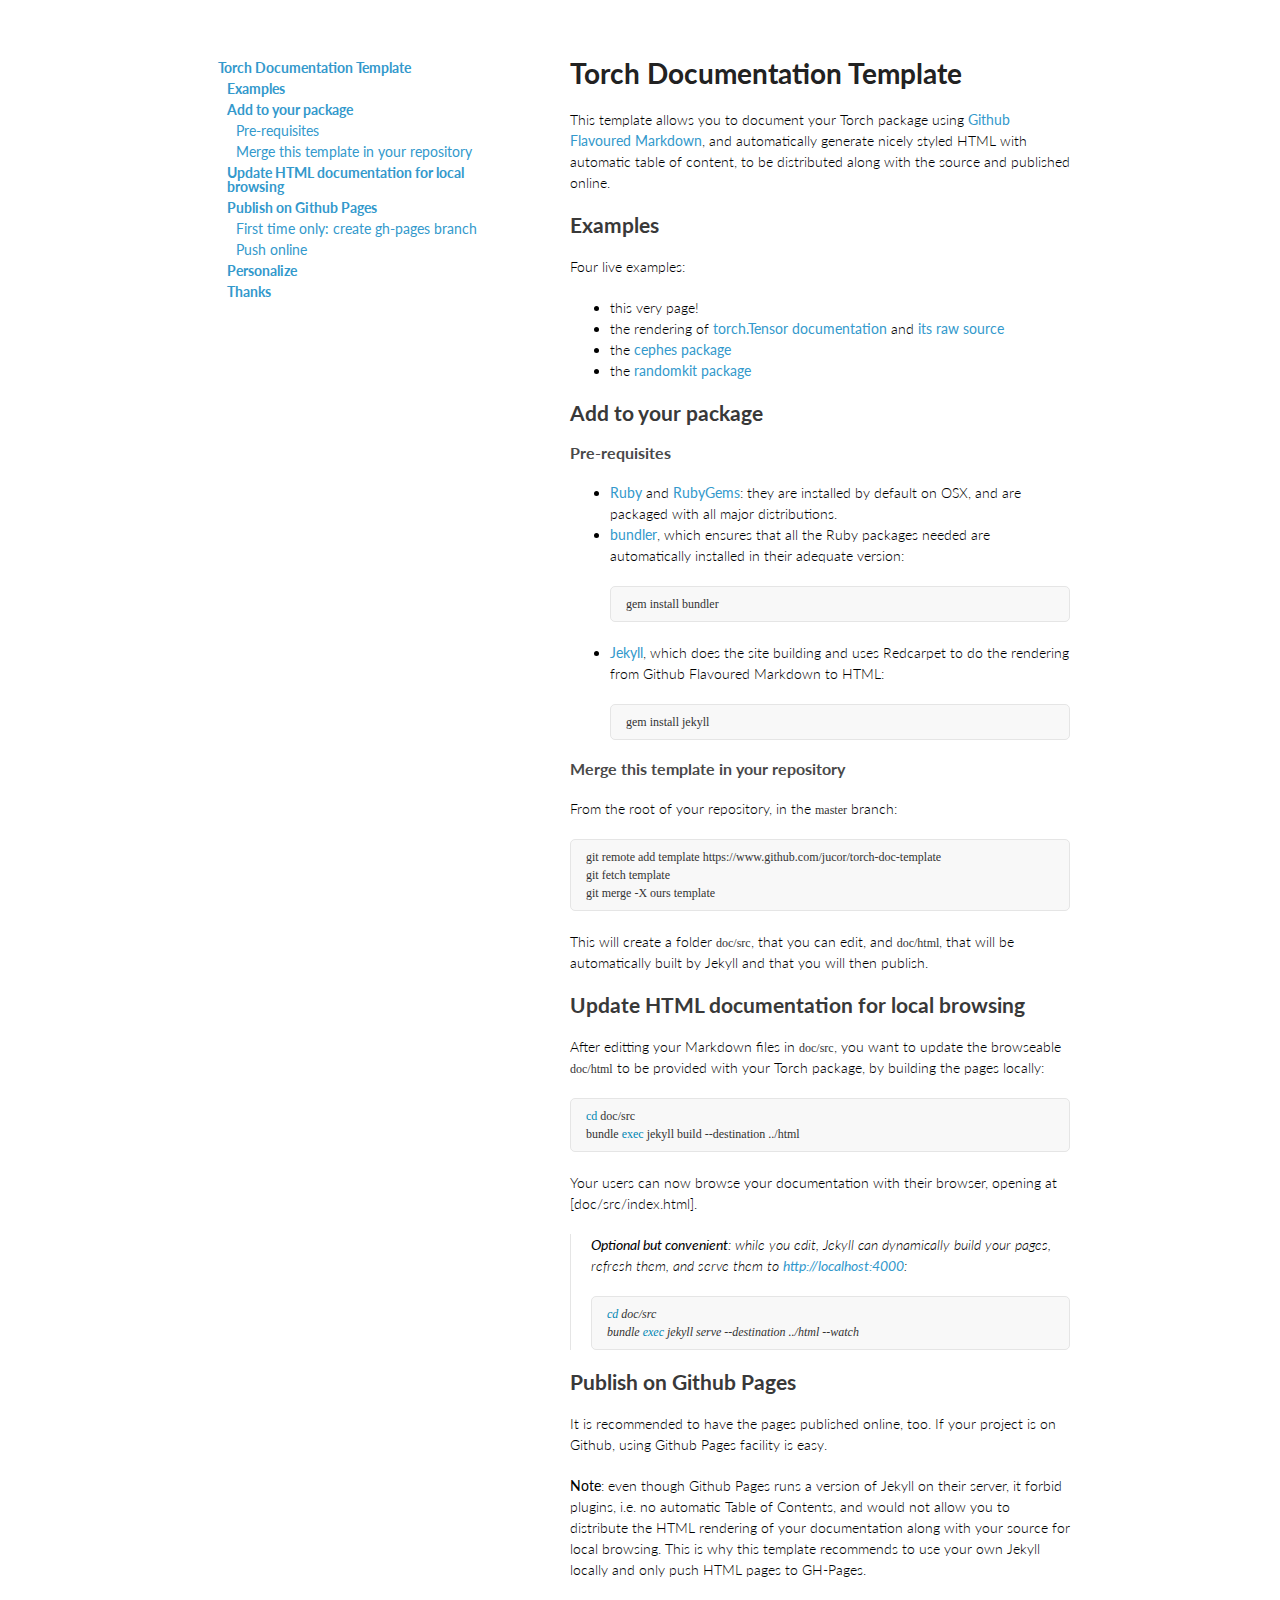
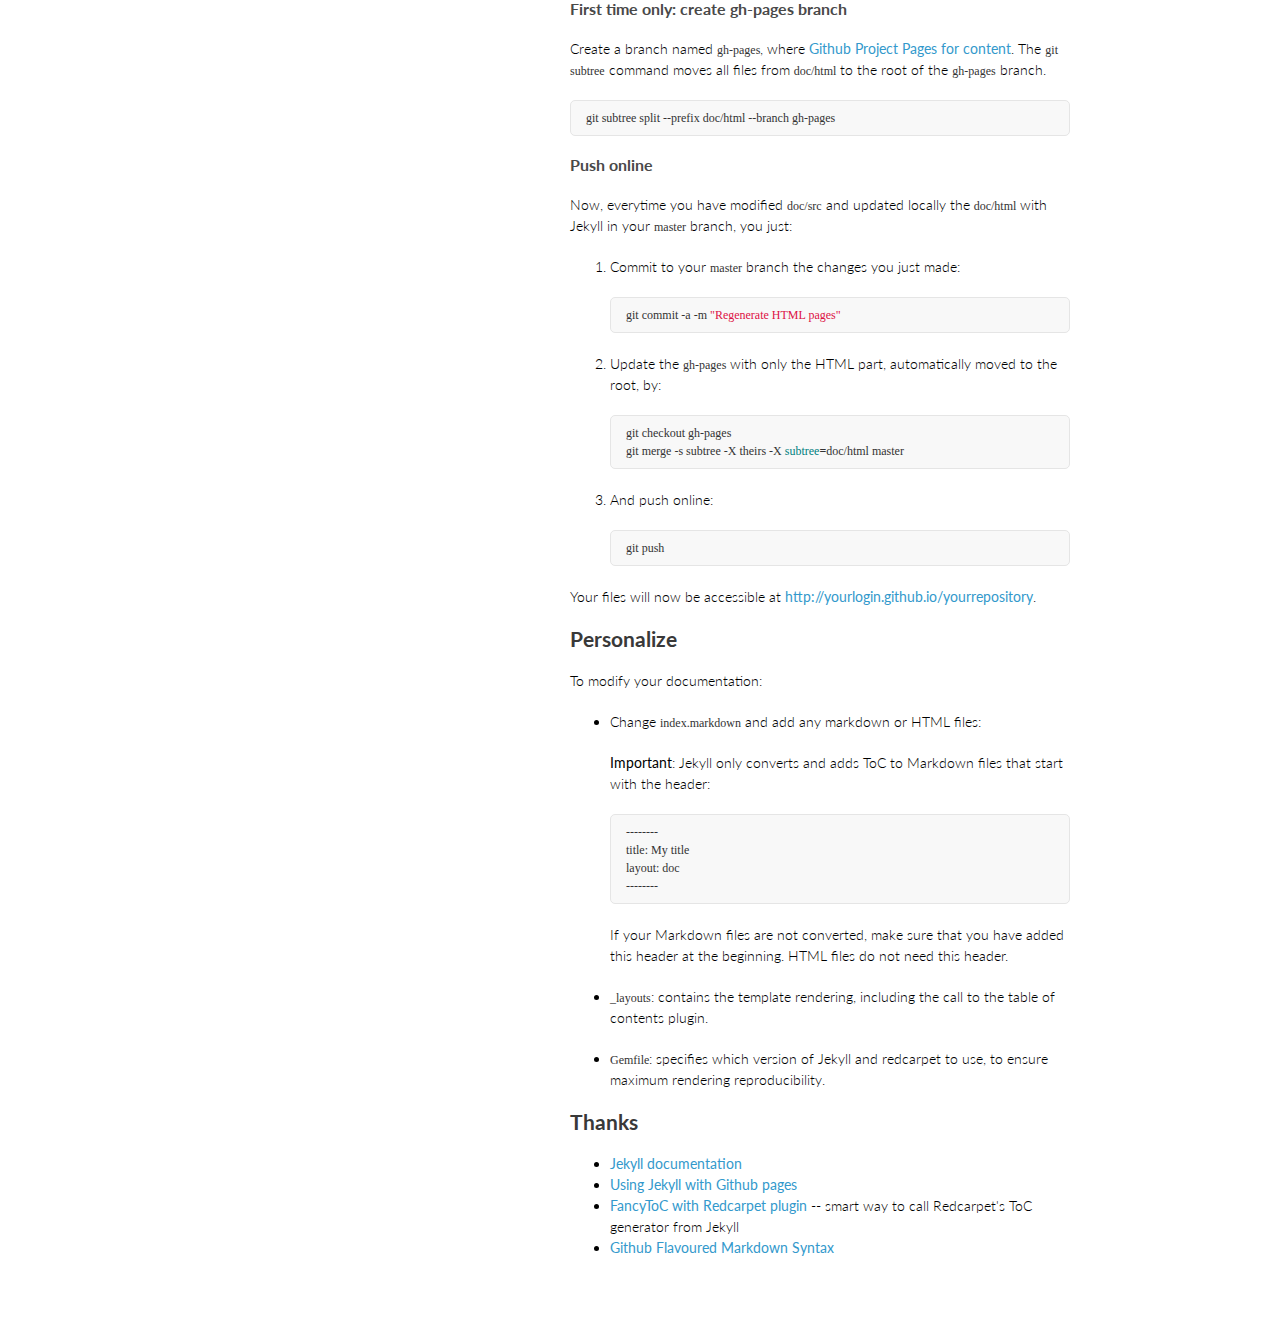
==== doc/html/index.html @ 6c93189c "Update HTML" ====
<html>
    <head>
    <meta charset="utf-8">
    <meta http-equiv="X-UA-Compatible" content="chrome=1">
    <title>Torch Documentation Template</title>

    <link rel="stylesheet" href="stylesheets/styles.css">
    <link rel="stylesheet" href="stylesheets/pygment_trac.css">
    <meta name="viewport" content="width=device-width, initial-scale=1, user-scalable=no">
    <!--[if lt IE 9]>
    <script src="//html5shiv.googlecode.com/svn/trunk/html5.js"></script>
    <![endif]-->

  </head>
  <body>

      <div class="wrapper">
          <header>
          <div id="navcontainer">
          <ul>
<li>
<a href="#toc_0">Torch Documentation Template</a>
<ul>
<li>
<a href="#toc_1">Examples</a>
</li>
<li>
<a href="#toc_2">Add to your package</a>
<ul>
<li>
<a href="#toc_3">Pre-requisites</a>
</li>
<li>
<a href="#toc_4">Merge this template in your repository</a>
</li>
</ul>
</li>
<li>
<a href="#toc_5">Update HTML documentation for local browsing</a>
</li>
<li>
<a href="#toc_6">Publish on Github Pages</a>
<ul>
<li>
<a href="#toc_7">First time only: create gh-pages branch</a>
</li>
<li>
<a href="#toc_8">Push online</a>
</li>
</ul>
</li>
<li>
<a href="#toc_9">Personalize</a>
</li>
<li>
<a href="#toc_12">Thanks</a>
</li>
</ul>
</li>
</ul>

          </div>
          </header>
          <section>
          <h1 id="toc_0">Torch Documentation Template</h1>

<p>This template allows you to document your Torch package using <a href="https://help.github.com/articles/github-flavored-markdown">Github Flavoured Markdown</a>, and automatically generate nicely styled HTML with automatic table of content, to be distributed along with the source and published online.</p>

<h2 id="toc_1">Examples</h2>

<p>Four live examples:</p>

<ul>
<li>this very page!</li>
<li>the rendering of <a href="Tensor.md">torch.Tensor documentation</a> and <a href="https://www.github.com/jucor/torch-template-doc/doc/src/Tensor.md">its raw source</a></li>
<li>the <a href="http://jucor.github.io/torch-cephes">cephes package</a></li>
<li>the <a href="http://jucor.github.io/torch-randomkit">randomkit package</a></li>
</ul>

<h2 id="toc_2">Add to your package</h2>

<h3 id="toc_3">Pre-requisites</h3>

<ul>
<li><a href="https://www.ruby-lang.org/en/downloads/">Ruby</a> and <a href="http://rubygems.org/pages/download/">RubyGems</a>: they are installed by default on OSX, and are packaged with all major distributions.</li>
<li><p><a href="http://bundler.io/#getting-started">bundler</a>, which ensures that all the Ruby packages needed are automatically installed in their adequate version:</p>
<div class="highlight"><pre><code class="bash language-bash" data-lang="bash">gem install bundler
</code></pre></div></li>
<li><p><a href="http://jekyllrb.com/docs/installation/">Jekyll</a>, which does the site building and uses Redcarpet to do the rendering from Github Flavoured Markdown to HTML:</p>
<div class="highlight"><pre><code class="text language-text" data-lang="text">gem install jekyll
</code></pre></div></li>
</ul>

<h3 id="toc_4">Merge this template in your repository</h3>

<p>From the root of your repository, in the <code>master</code> branch:</p>
<div class="highlight"><pre><code class="bash language-bash" data-lang="bash">git remote add template https://www.github.com/jucor/torch-doc-template
git fetch template
git merge -X ours template
</code></pre></div>
<p>This will create a folder <code>doc/src</code>, that you can edit, and <code>doc/html</code>, that will be automatically built by Jekyll and that you will then publish.</p>

<h2 id="toc_5">Update HTML documentation for local browsing</h2>

<p>After editting your Markdown files in <code>doc/src</code>, you want to update the browseable <code>doc/html</code> to be provided with your Torch package, by building the pages locally:</p>
<div class="highlight"><pre><code class="bash language-bash" data-lang="bash"><span class="nb">cd </span>doc/src
bundle <span class="nb">exec </span>jekyll build --destination ../html
</code></pre></div>
<p>Your users can now browse your documentation with their browser, opening at [doc/src/index.html].</p>

<blockquote>
<p><strong>Optional but convenient</strong>: while you edit, Jekyll can dynamically build your pages, refresh them, and serve them to <a href="http://localhost:4000">http://localhost:4000</a>:</p>
<div class="highlight"><pre><code class="bash language-bash" data-lang="bash"><span class="nb">cd </span>doc/src
bundle <span class="nb">exec </span>jekyll serve --destination ../html --watch
</code></pre></div></blockquote>

<h2 id="toc_6">Publish on Github Pages</h2>

<p>It is recommended to have the pages published online, too. If your project is on Github, using Github Pages facility is easy.</p>

<p><strong>Note</strong>: even though Github Pages runs a version of Jekyll on their server, it
forbid plugins, i.e. no automatic Table of Contents, and would not allow you to distribute the HTML rendering of your documentation along with your source for local browsing. This is why this template recommends to use your own Jekyll locally and only push HTML pages to GH-Pages.</p>

<h3 id="toc_7">First time only: create gh-pages branch</h3>

<p>Create a branch named <code>gh-pages</code>, where <a href="https://help.github.com/articles/user-organization-and-project-pages">Github Project Pages for content</a>. The <code>git subtree</code> command moves all files from <code>doc/html</code> to the root of the <code>gh-pages</code> branch.</p>
<div class="highlight"><pre><code class="bash language-bash" data-lang="bash">git subtree split --prefix doc/html --branch gh-pages
</code></pre></div>
<h3 id="toc_8">Push online</h3>

<p>Now, everytime you have modified <code>doc/src</code> and updated locally the <code>doc/html</code> with Jekyll in your <code>master</code> branch, you just:</p>

<ol>
<li><p>Commit to your <code>master</code> branch the changes you just made:</p>
<div class="highlight"><pre><code class="bash language-bash" data-lang="bash">git commit -a -m <span class="s2">&quot;Regenerate HTML pages&quot;</span>
</code></pre></div></li>
<li><p>Update the <code>gh-pages</code> with only the HTML part, automatically moved to the root, by:</p>
<div class="highlight"><pre><code class="bash language-bash" data-lang="bash">git checkout gh-pages
git merge -s subtree -X theirs -X <span class="nv">subtree</span><span class="o">=</span>doc/html master
</code></pre></div></li>
<li><p>And push online:</p>
<div class="highlight"><pre><code class="bash language-bash" data-lang="bash">git push
</code></pre></div></li>
</ol>

<p>Your files will now be accessible at <a href="http://jucor.github.io/torch-randomkit">http://yourlogin.github.io/yourrepository</a>.</p>

<h2 id="toc_9">Personalize</h2>

<p>To modify your documentation:</p>

<ul>
<li><p>Change <code>index.markdown</code> and add any markdown or HTML files:</p>

<p><strong>Important</strong>: Jekyll only converts and adds ToC to Markdown files that start with the header:</p>
<div class="highlight"><pre><code class="yaml language-yaml" data-lang="yaml"><span class="l-Scalar-Plain">--------</span>
<span class="l-Scalar-Plain">title</span><span class="p-Indicator">:</span> <span class="l-Scalar-Plain">My title</span>
<span class="l-Scalar-Plain">layout</span><span class="p-Indicator">:</span> <span class="l-Scalar-Plain">doc</span>
<span class="l-Scalar-Plain">--------</span>
</code></pre></div>
<p>If your Markdown files are not converted, make sure that you have added this header at the beginning. HTML files do not need this header.</p></li>
<li><p><code>_layouts</code>: contains the template rendering, including the call to the table of contents plugin.</p></li>
<li><p><code>Gemfile</code>: specifies which version of Jekyll and redcarpet to use, to ensure maximum rendering reproducibility.</p></li>
</ul>

<h2 id="toc_10">Thanks</h2>

<ul>
<li><a href="http://jekyllrb.com/docs/home/">Jekyll documentation</a></li>
<li><a href="https://help.github.com/articles/using-jekyll-with-pages">Using Jekyll with Github pages</a></li>
<li><a href="http://jekyll.alphavice.com/source/_plugins">FancyToC with Redcarpet plugin</a> -- smart way to call Redcarpet&#39;s ToC generator from Jekyll</li>
<li><a href="https://help.github.com/articles/github-flavored-markdown">Github Flavoured Markdown Syntax</a></li>
</ul>

          </section>
      </div>
      <script src="javascripts/scale.fix.js"></script>
  </body>
</html>
---- doc/html/stylesheets/styles.css ----
@import url(https://fonts.googleapis.com/css?family=Lato:300italic,700italic,300,700);

body {
  padding:50px;
  font:14px/1.5 Lato, "Helvetica Neue", Helvetica, Arial, sans-serif;
  color:#000;
  font-weight:300;
}

h1, h2, h3, h4, h5, h6 {
  color:#222;
  margin:0 0 20px;
}

p, ul, ol, table, pre, dl {
  margin:0 0 20px;
}

h1, h2, h3 {
  line-height:1.1;
}

h1 {
  font-size:28px;
}

h2 {
  color:#393939;
}

h3, h4, h5, h6 {
  color:#494949;
}

a {
  color:#39c;
  font-weight:400;
  text-decoration:none;
}

a small {
  font-size:11px;
  color:#777;
  margin-top:-0.6em;
  display:block;
}

.wrapper {
  width:860px;
  margin:0 auto;
}

blockquote {
  border-left:1px solid #e5e5e5;
  margin:0;
  padding:0 0 0 20px;
  font-style:italic;
}

code, pre {
  font-family:Monaco, Bitstream Vera Sans Mono, Lucida Console, Terminal;
  color:#333;
  font-size:12px;
}

pre {
  padding:8px 15px;
  background: #f8f8f8;  
  border-radius:5px;
  border:1px solid #e5e5e5;
  overflow-x: auto;
}

table {
  width:100%;
  border-collapse:collapse;
}

th, td {
  text-align:left;
  padding:5px 10px;
  border-bottom:1px solid #e5e5e5;
}

dt {
  color:#444;
  font-weight:700;
}

th {
  color:#444;
}

img {
  max-width:100%;
}

header {
  width:270px;
  float:left;
  /* position:fixed; */
}

header ul {
    list-style:none;
    padding:10;
}

#navcontainer ul
{
    margin: 0;
    padding: 0;
    list-style-type: none;
    line-height: 1em;
}

#navcontainer a
{
display: block;
width: 20em;
padding: 3px 12px 3px 8px;
text-decoration: none;
border-bottom: 1px solid #fff;
font-weight: bold;
}

#navcontainer a:hover
{
background-color: #369;
color: #FFF;
}

#navcontainer li li a
{
display: block;
padding: 3px 3px 3px 17px;
}


#navcontainer li li li a
{
display: block;
width: 20em;
padding: 3px 3px 3px 26px;
text-decoration: none;
border-bottom: 1px solid #fff;
font-weight: normal;
}

#navcontainer li li li li a
{
display: block;
width: 20em;
padding: 0px 0px 0px 35px;
text-decoration: none;
border-bottom: 1px solid #fff;
font-weight: normal;
}
 
/* header ul {
  list-style:none;
  height:40px;
  
  padding:0;
  
  background: #eee;
  background: -moz-linear-gradient(top, #f8f8f8 0%, #dddddd 100%);
  background: -webkit-gradient(linear, left top, left bottom, color-stop(0%,#f8f8f8), color-stop(100%,#dddddd));
  background: -webkit-linear-gradient(top, #f8f8f8 0%,#dddddd 100%);
  background: -o-linear-gradient(top, #f8f8f8 0%,#dddddd 100%);
  background: -ms-linear-gradient(top, #f8f8f8 0%,#dddddd 100%);
  background: linear-gradient(top, #f8f8f8 0%,#dddddd 100%);
  
  border-radius:5px;
  border:1px solid #d2d2d2;
  box-shadow:inset #fff 0 1px 0, inset rgba(0,0,0,0.03) 0 -1px 0;
  width:270px; 
}

header li {
  width:89px;
  float:left;
  border-right:1px solid #d2d2d2;
  height:40px;
}

header ul a {
  line-height:1;
  font-size:11px;
  color:#999;
  display:block;
  text-align:center;
  padding-top:6px;
  height:40px;
}

strong {
  color:#222;
  font-weight:700;
}

header ul li + li {
  width:88px;
  border-left:1px solid #fff;
}

header ul li + li + li {
  border-right:none;
  width:89px;
}

header ul a strong {
  font-size:14px;
  display:block;
  color:#222;
}
*/

section {
  width:500px;
  float:right;
  padding-bottom:50px;
}

small {
  font-size:11px;
}

hr {
  border:0;
  background:#e5e5e5;
  height:1px;
  margin:0 0 20px;
}

footer {
  width:270px;
  float:left;
  position:fixed;
  bottom:50px;
}

@media print, screen and (max-width: 960px) {
  
  div.wrapper {
    width:auto;
    margin:0;
  }
  
  header, section, footer {
    float:none;
    position:static;
    width:auto;
  }
  
  header {
    padding-right:320px;
  }
  
  section {
    border:1px solid #e5e5e5;
    border-width:1px 0;
    padding:20px 0;
    margin:0 0 20px;
  }
  
  header a small {
    display:inline;
  }
  
  header ul {
    position:absolute;
    right:50px;
    top:52px;
  }
}

@media print, screen and (max-width: 720px) {
  body {
    word-wrap:break-word;
  }
  
  header {
    padding:0;
  }
  
  header ul, header p.view {
    position:static;
  }
  
  pre, code {
    word-wrap:normal;
  }
}

@media print, screen and (max-width: 480px) {
  body {
    padding:15px;
  }
  
  header ul {
    display:none;
  }
}

@media print {
  body {
    padding:0.4in;
    font-size:12pt;
    color:#444;
  }
}
---- doc/html/stylesheets/pygment_trac.css ----
.highlight  { background: #ffffff; }
.highlight .c { color: #999988; font-style: italic } /* Comment */
.highlight .err { color: #a61717; background-color: #e3d2d2 } /* Error */
.highlight .k { font-weight: bold } /* Keyword */
.highlight .o { font-weight: bold } /* Operator */
.highlight .cm { color: #999988; font-style: italic } /* Comment.Multiline */
.highlight .cp { color: #999999; font-weight: bold } /* Comment.Preproc */
.highlight .c1 { color: #999988; font-style: italic } /* Comment.Single */
.highlight .cs { color: #999999; font-weight: bold; font-style: italic } /* Comment.Special */
.highlight .gd { color: #000000; background-color: #ffdddd } /* Generic.Deleted */
.highlight .gd .x { color: #000000; background-color: #ffaaaa } /* Generic.Deleted.Specific */
.highlight .ge { font-style: italic } /* Generic.Emph */
.highlight .gr { color: #aa0000 } /* Generic.Error */
.highlight .gh { color: #999999 } /* Generic.Heading */
.highlight .gi { color: #000000; background-color: #ddffdd } /* Generic.Inserted */
.highlight .gi .x { color: #000000; background-color: #aaffaa } /* Generic.Inserted.Specific */
.highlight .go { color: #888888 } /* Generic.Output */
.highlight .gp { color: #555555 } /* Generic.Prompt */
.highlight .gs { font-weight: bold } /* Generic.Strong */
.highlight .gu { color: #800080; font-weight: bold; } /* Generic.Subheading */
.highlight .gt { color: #aa0000 } /* Generic.Traceback */
.highlight .kc { font-weight: bold } /* Keyword.Constant */
.highlight .kd { font-weight: bold } /* Keyword.Declaration */
.highlight .kn { font-weight: bold } /* Keyword.Namespace */
.highlight .kp { font-weight: bold } /* Keyword.Pseudo */
.highlight .kr { font-weight: bold } /* Keyword.Reserved */
.highlight .kt { color: #445588; font-weight: bold } /* Keyword.Type */
.highlight .m { color: #009999 } /* Literal.Number */
.highlight .s { color: #d14 } /* Literal.String */
.highlight .na { color: #008080 } /* Name.Attribute */
.highlight .nb { color: #0086B3 } /* Name.Builtin */
.highlight .nc { color: #445588; font-weight: bold } /* Name.Class */
.highlight .no { color: #008080 } /* Name.Constant */
.highlight .ni { color: #800080 } /* Name.Entity */
.highlight .ne { color: #990000; font-weight: bold } /* Name.Exception */
.highlight .nf { color: #990000; font-weight: bold } /* Name.Function */
.highlight .nn { color: #555555 } /* Name.Namespace */
.highlight .nt { color: #000080 } /* Name.Tag */
.highlight .nv { color: #008080 } /* Name.Variable */
.highlight .ow { font-weight: bold } /* Operator.Word */
.highlight .w { color: #bbbbbb } /* Text.Whitespace */
.highlight .mf { color: #009999 } /* Literal.Number.Float */
.highlight .mh { color: #009999 } /* Literal.Number.Hex */
.highlight .mi { color: #009999 } /* Literal.Number.Integer */
.highlight .mo { color: #009999 } /* Literal.Number.Oct */
.highlight .sb { color: #d14 } /* Literal.String.Backtick */
.highlight .sc { color: #d14 } /* Literal.String.Char */
.highlight .sd { color: #d14 } /* Literal.String.Doc */
.highlight .s2 { color: #d14 } /* Literal.String.Double */
.highlight .se { color: #d14 } /* Literal.String.Escape */
.highlight .sh { color: #d14 } /* Literal.String.Heredoc */
.highlight .si { color: #d14 } /* Literal.String.Interpol */
.highlight .sx { color: #d14 } /* Literal.String.Other */
.highlight .sr { color: #009926 } /* Literal.String.Regex */
.highlight .s1 { color: #d14 } /* Literal.String.Single */
.highlight .ss { color: #990073 } /* Literal.String.Symbol */
.highlight .bp { color: #999999 } /* Name.Builtin.Pseudo */
.highlight .vc { color: #008080 } /* Name.Variable.Class */
.highlight .vg { color: #008080 } /* Name.Variable.Global */
.highlight .vi { color: #008080 } /* Name.Variable.Instance */
.highlight .il { color: #009999 } /* Literal.Number.Integer.Long */

.type-csharp .highlight .k { color: #0000FF }
.type-csharp .highlight .kt { color: #0000FF }
.type-csharp .highlight .nf { color: #000000; font-weight: normal }
.type-csharp .highlight .nc { color: #2B91AF }
.type-csharp .highlight .nn { color: #000000 }
.type-csharp .highlight .s { color: #A31515 }
.type-csharp .highlight .sc { color: #A31515 }
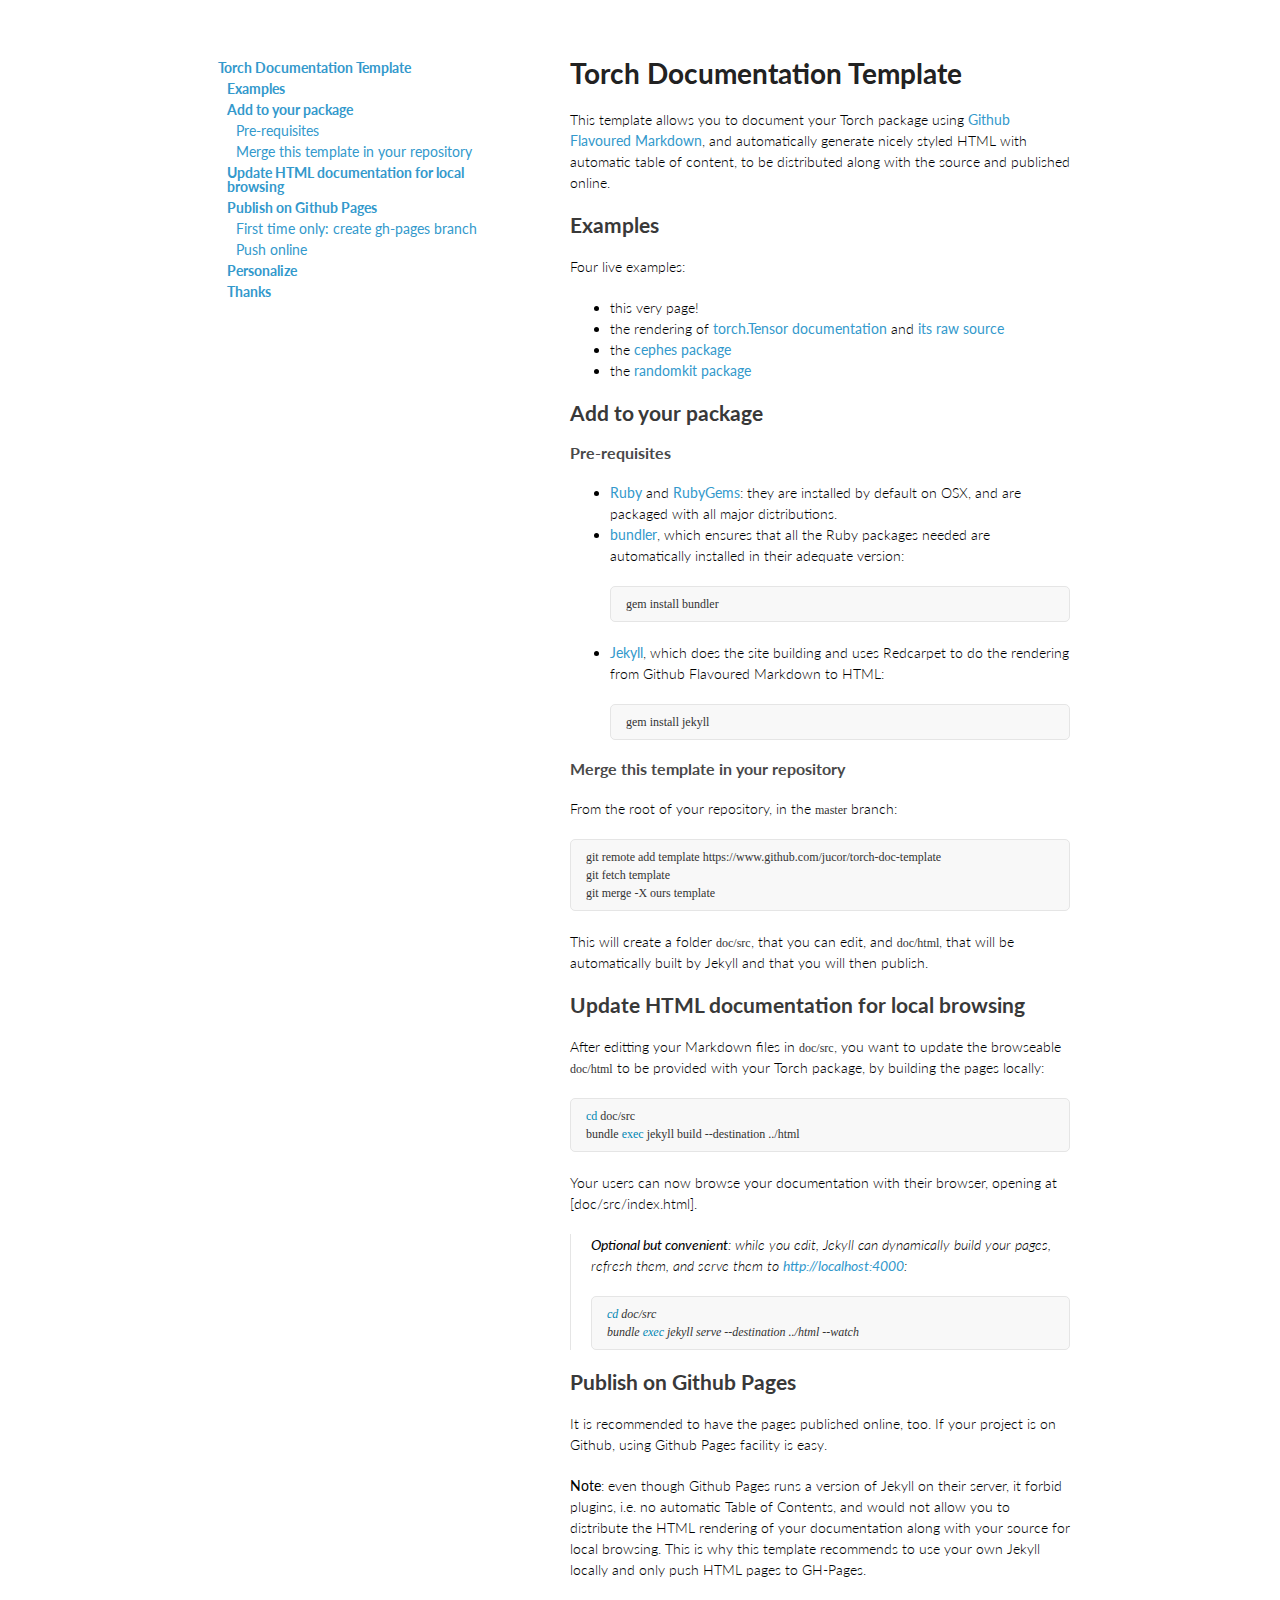
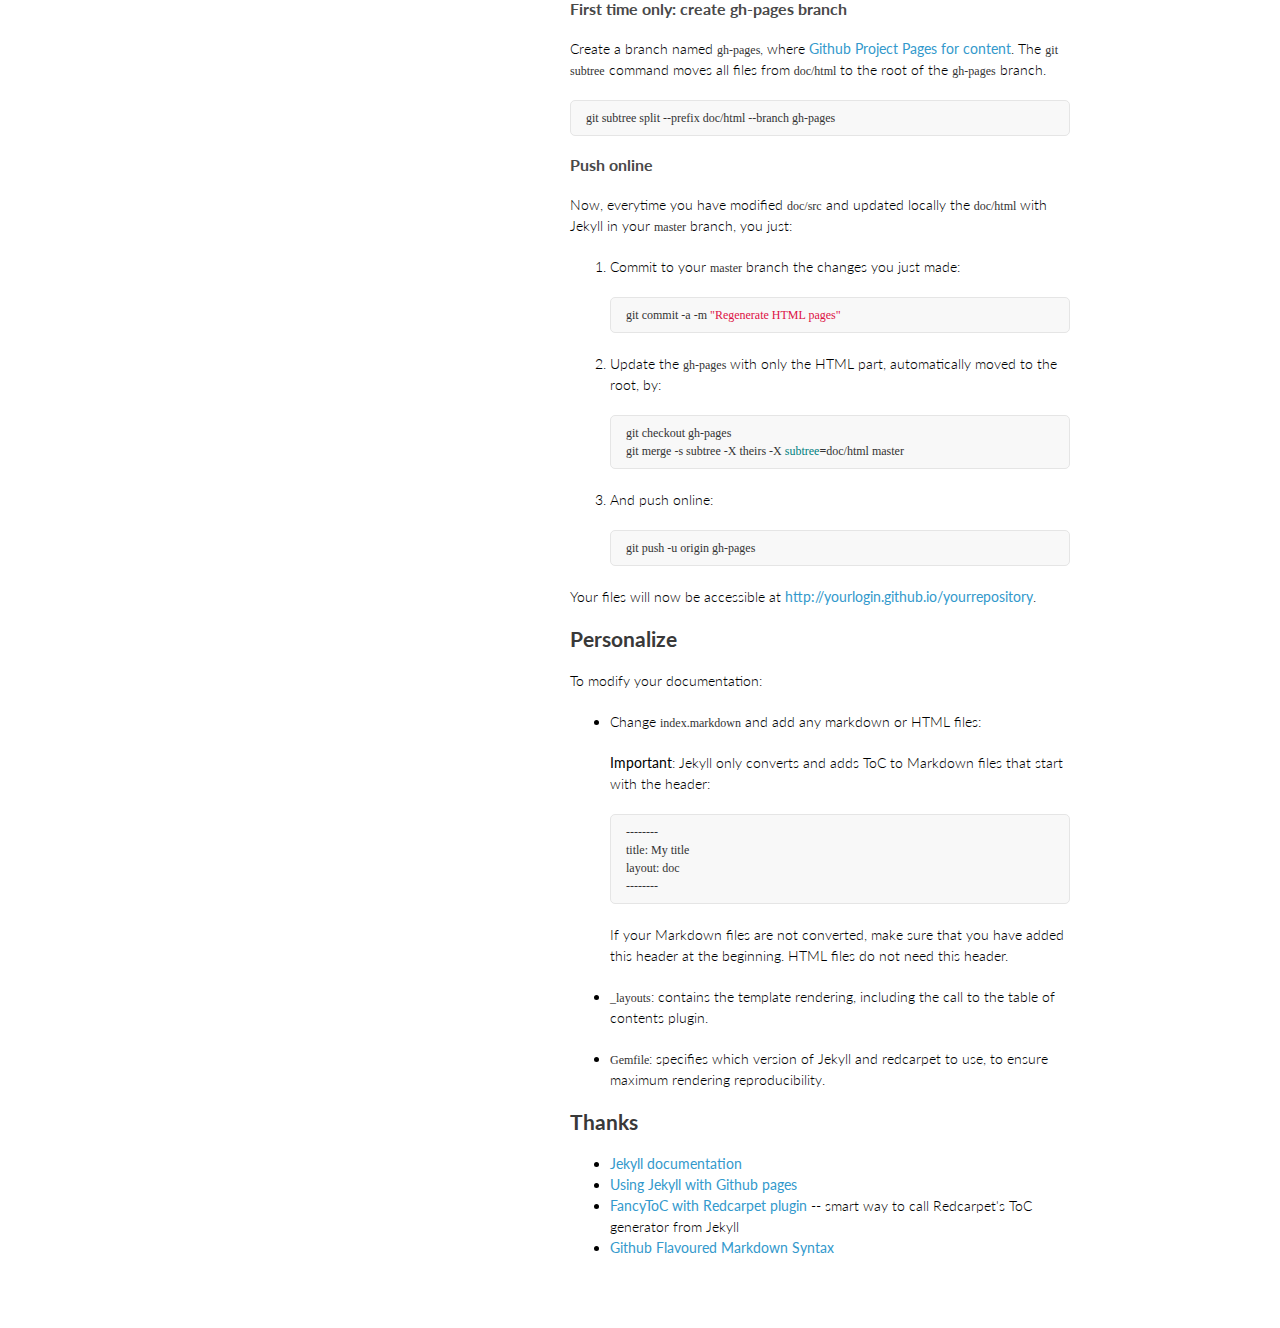
==== commit d383d2f9: "Fix push instruction" ====
--- a/doc/html/index.html
+++ b/doc/html/index.html
@@ -139,7 +139,7 @@
 git merge -s subtree -X theirs -X <span class="nv">subtree</span><span class="o">=</span>doc/html master
 </code></pre></div></li>
 <li><p>And push online:</p>
-<div class="highlight"><pre><code class="bash language-bash" data-lang="bash">git push
+<div class="highlight"><pre><code class="bash language-bash" data-lang="bash">git push -u origin gh-pages
 </code></pre></div></li>
 </ol>
 
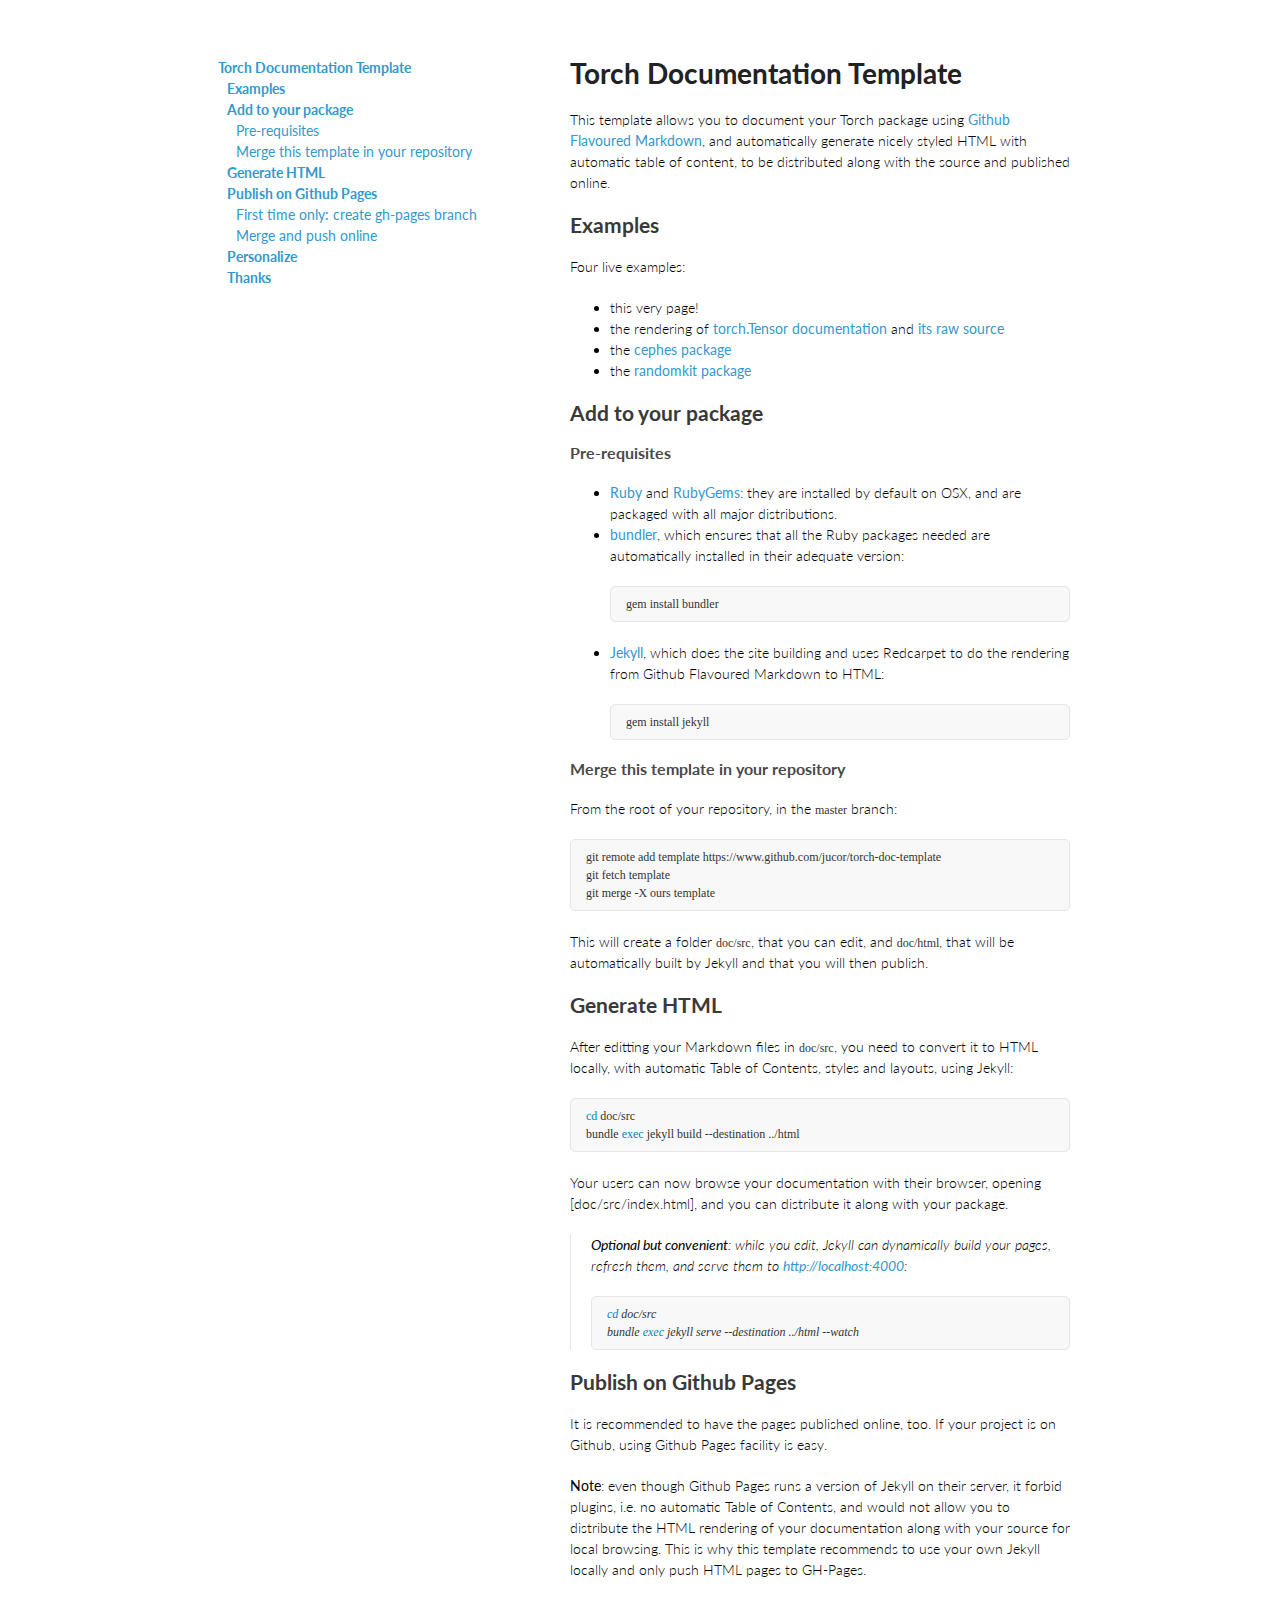
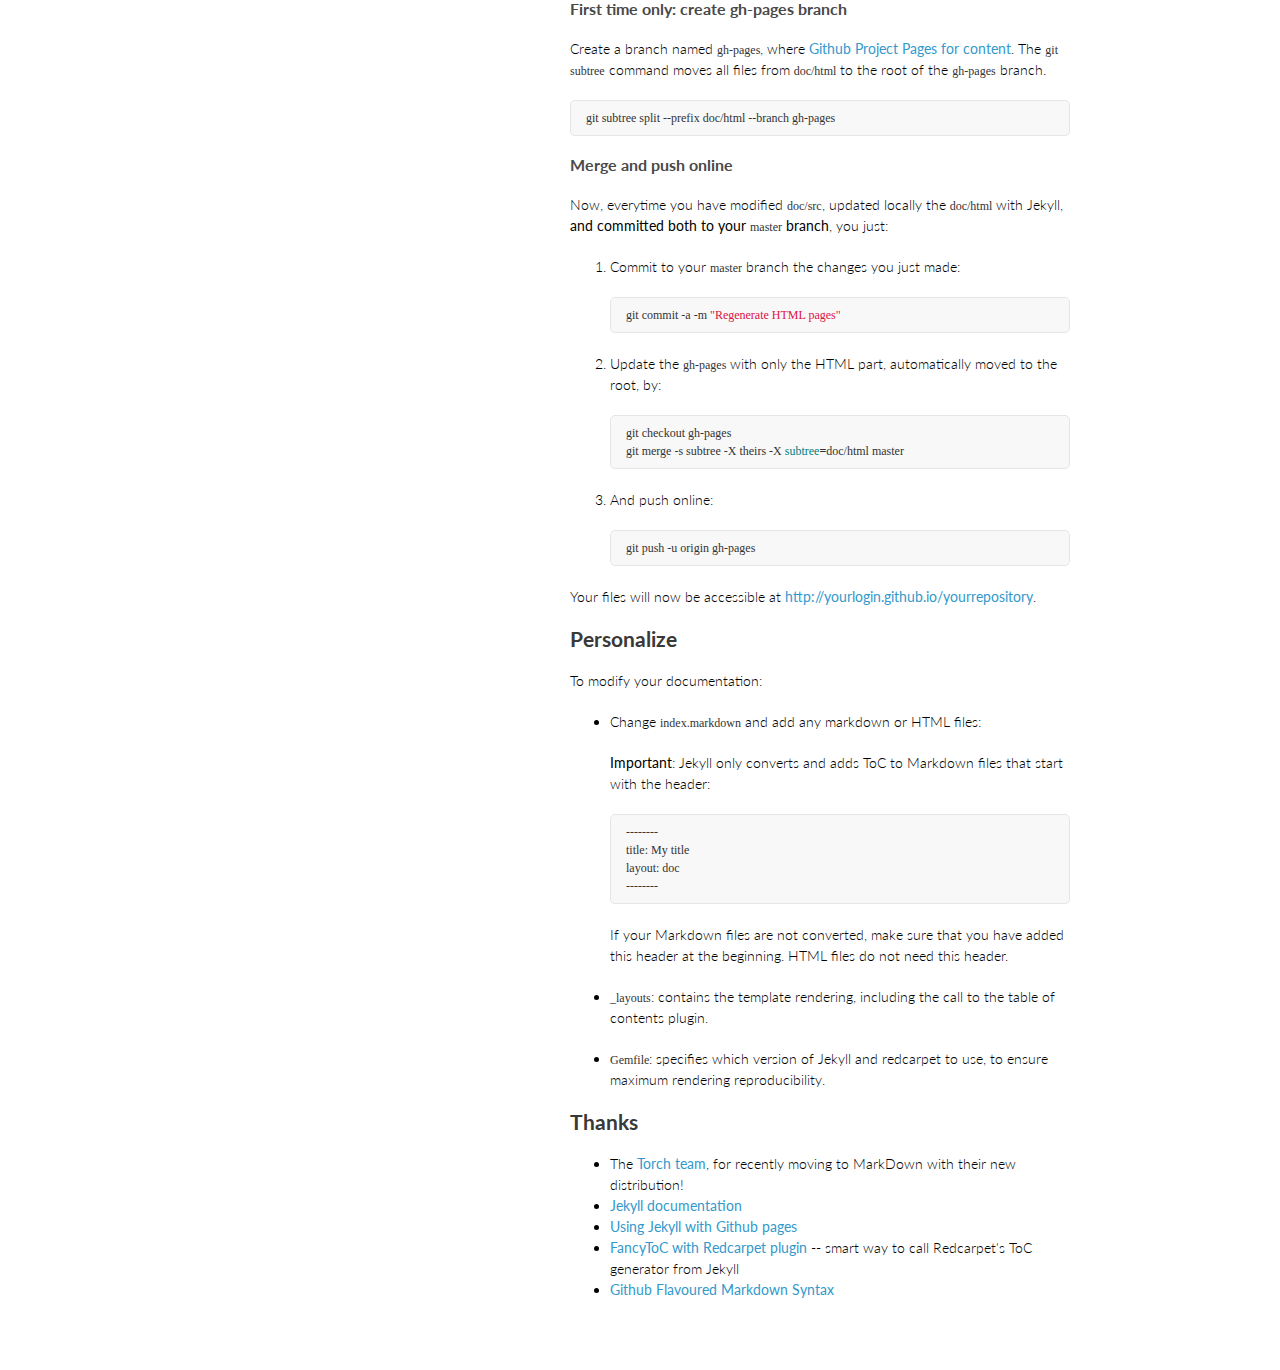
==== commit 2b044076: "Make it more concise and remind of committing" ====
--- a/doc/html/index.html
+++ b/doc/html/index.html
@@ -36,7 +36,7 @@
 </ul>
 </li>
 <li>
-<a href="#toc_5">Update HTML documentation for local browsing</a>
+<a href="#toc_5">Generate HTML</a>
 </li>
 <li>
 <a href="#toc_6">Publish on Github Pages</a>
@@ -45,7 +45,7 @@
 <a href="#toc_7">First time only: create gh-pages branch</a>
 </li>
 <li>
-<a href="#toc_8">Push online</a>
+<a href="#toc_8">Merge and push online</a>
 </li>
 </ul>
 </li>
@@ -72,7 +72,7 @@
 
 <ul>
 <li>this very page!</li>
-<li>the rendering of <a href="Tensor.md">torch.Tensor documentation</a> and <a href="https://www.github.com/jucor/torch-template-doc/doc/src/Tensor.md">its raw source</a></li>
+<li>the rendering of <a href="tensor.md">torch.Tensor documentation</a> and <a href="https://www.github.com/jucor/torch-template-doc/doc/src/tensor.md">its raw source</a></li>
 <li>the <a href="http://jucor.github.io/torch-cephes">cephes package</a></li>
 <li>the <a href="http://jucor.github.io/torch-randomkit">randomkit package</a></li>
 </ul>
@@ -100,13 +100,13 @@
 </code></pre></div>
 <p>This will create a folder <code>doc/src</code>, that you can edit, and <code>doc/html</code>, that will be automatically built by Jekyll and that you will then publish.</p>
 
-<h2 id="toc_5">Update HTML documentation for local browsing</h2>
+<h2 id="toc_5">Generate HTML</h2>
 
-<p>After editting your Markdown files in <code>doc/src</code>, you want to update the browseable <code>doc/html</code> to be provided with your Torch package, by building the pages locally:</p>
+<p>After editting your Markdown files in <code>doc/src</code>, you need to convert it to HTML locally, with automatic Table of Contents, styles and layouts, using Jekyll: </p>
 <div class="highlight"><pre><code class="bash language-bash" data-lang="bash"><span class="nb">cd </span>doc/src
 bundle <span class="nb">exec </span>jekyll build --destination ../html
 </code></pre></div>
-<p>Your users can now browse your documentation with their browser, opening at [doc/src/index.html].</p>
+<p>Your users can now browse your documentation with their browser, opening [doc/src/index.html], and you can distribute it along with your package.</p>
 
 <blockquote>
 <p><strong>Optional but convenient</strong>: while you edit, Jekyll can dynamically build your pages, refresh them, and serve them to <a href="http://localhost:4000">http://localhost:4000</a>:</p>
@@ -126,9 +126,9 @@
 <p>Create a branch named <code>gh-pages</code>, where <a href="https://help.github.com/articles/user-organization-and-project-pages">Github Project Pages for content</a>. The <code>git subtree</code> command moves all files from <code>doc/html</code> to the root of the <code>gh-pages</code> branch.</p>
 <div class="highlight"><pre><code class="bash language-bash" data-lang="bash">git subtree split --prefix doc/html --branch gh-pages
 </code></pre></div>
-<h3 id="toc_8">Push online</h3>
+<h3 id="toc_8">Merge and push online</h3>
 
-<p>Now, everytime you have modified <code>doc/src</code> and updated locally the <code>doc/html</code> with Jekyll in your <code>master</code> branch, you just:</p>
+<p>Now, everytime you have modified <code>doc/src</code>, updated locally the <code>doc/html</code> with Jekyll, <b>and committed both to your <code>master</code> branch</b>, you just:</p>
 
 <ol>
 <li><p>Commit to your <code>master</code> branch the changes you just made:</p>
@@ -166,6 +166,7 @@
 <h2 id="toc_10">Thanks</h2>
 
 <ul>
+<li>The <a href="http://torch.ch">Torch team</a>, for recently moving to MarkDown with their new distribution!</li>
 <li><a href="http://jekyllrb.com/docs/home/">Jekyll documentation</a></li>
 <li><a href="https://help.github.com/articles/using-jekyll-with-pages">Using Jekyll with Github pages</a></li>
 <li><a href="http://jekyll.alphavice.com/source/_plugins">FancyToC with Redcarpet plugin</a> -- smart way to call Redcarpet&#39;s ToC generator from Jekyll</li>
--- a/doc/html/stylesheets/styles.css
+++ b/doc/html/stylesheets/styles.css
@@ -32,13 +32,13 @@
   color:#494949;
 }
 
-a {
+a[href] {
   color:#39c;
   font-weight:400;
   text-decoration:none;
 }
 
-a small {
+a[href] small {
   font-size:11px;
   color:#777;
   margin-top:-0.6em;
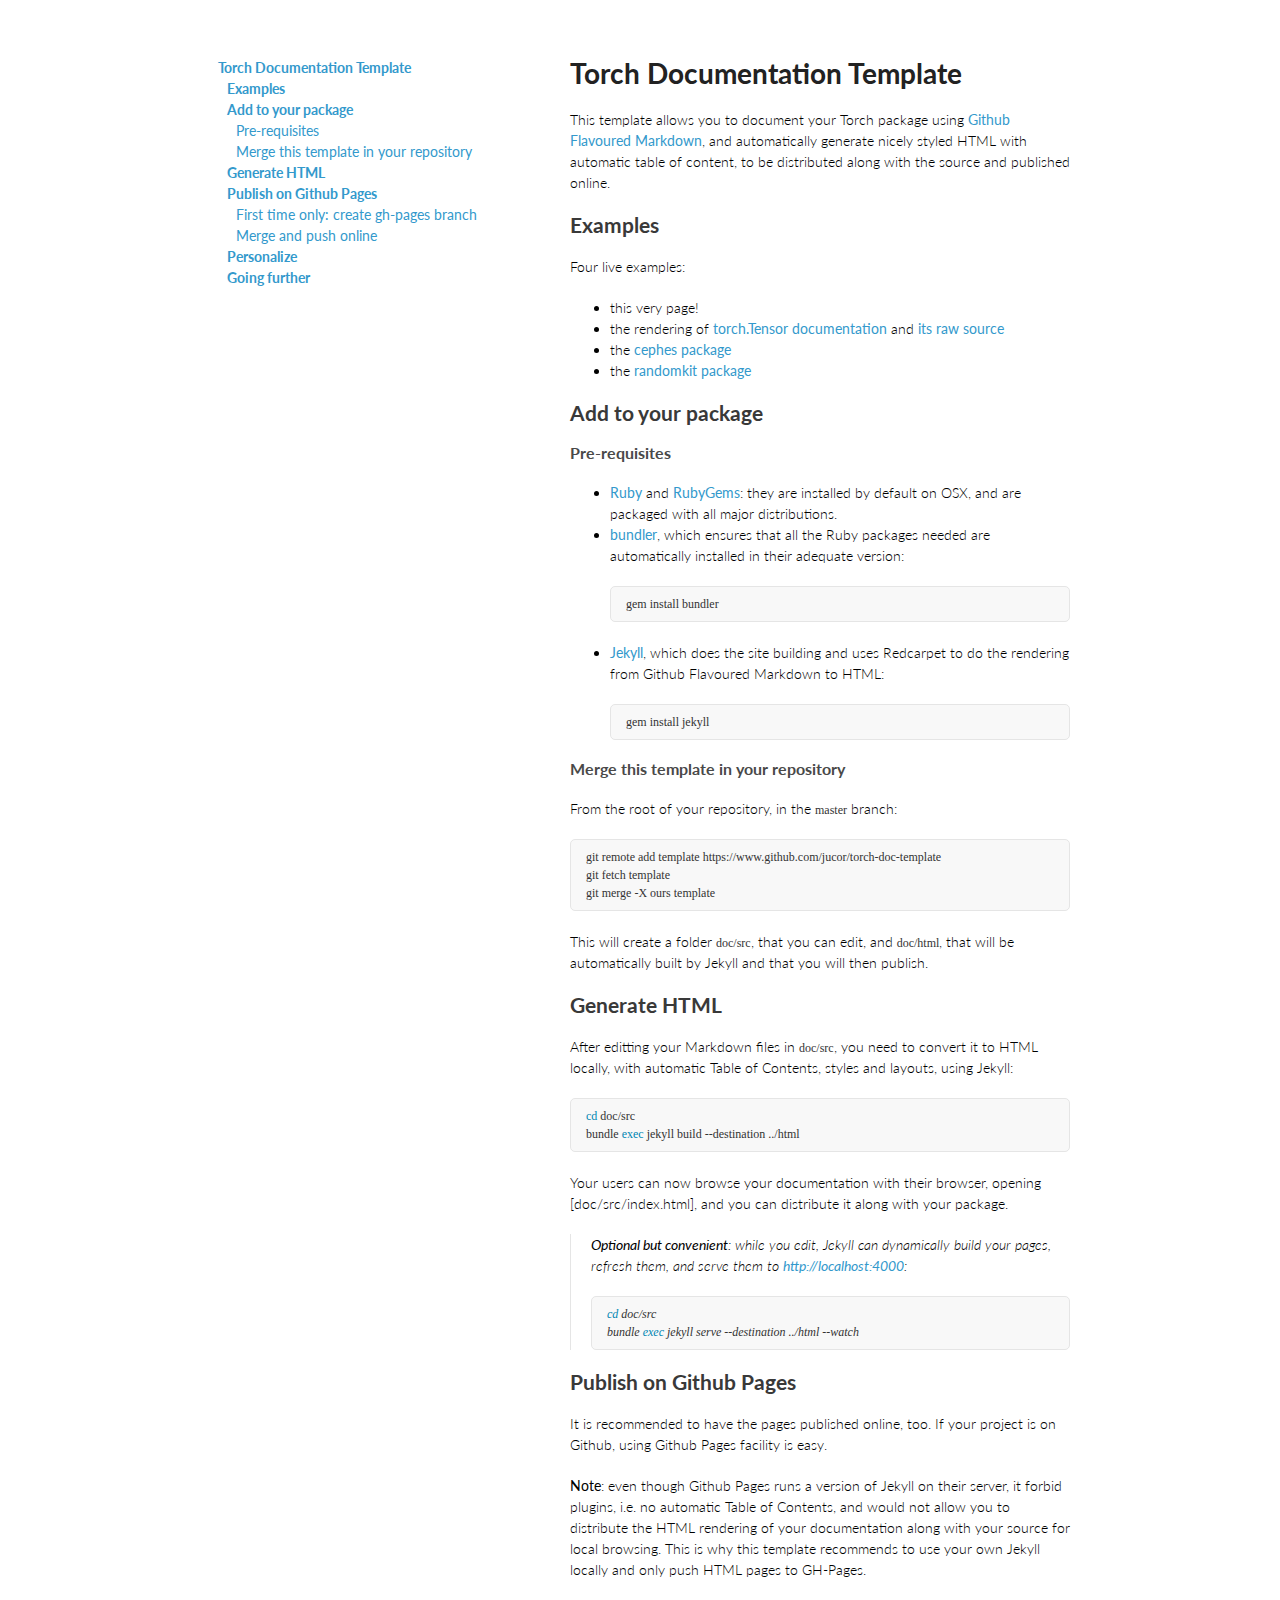
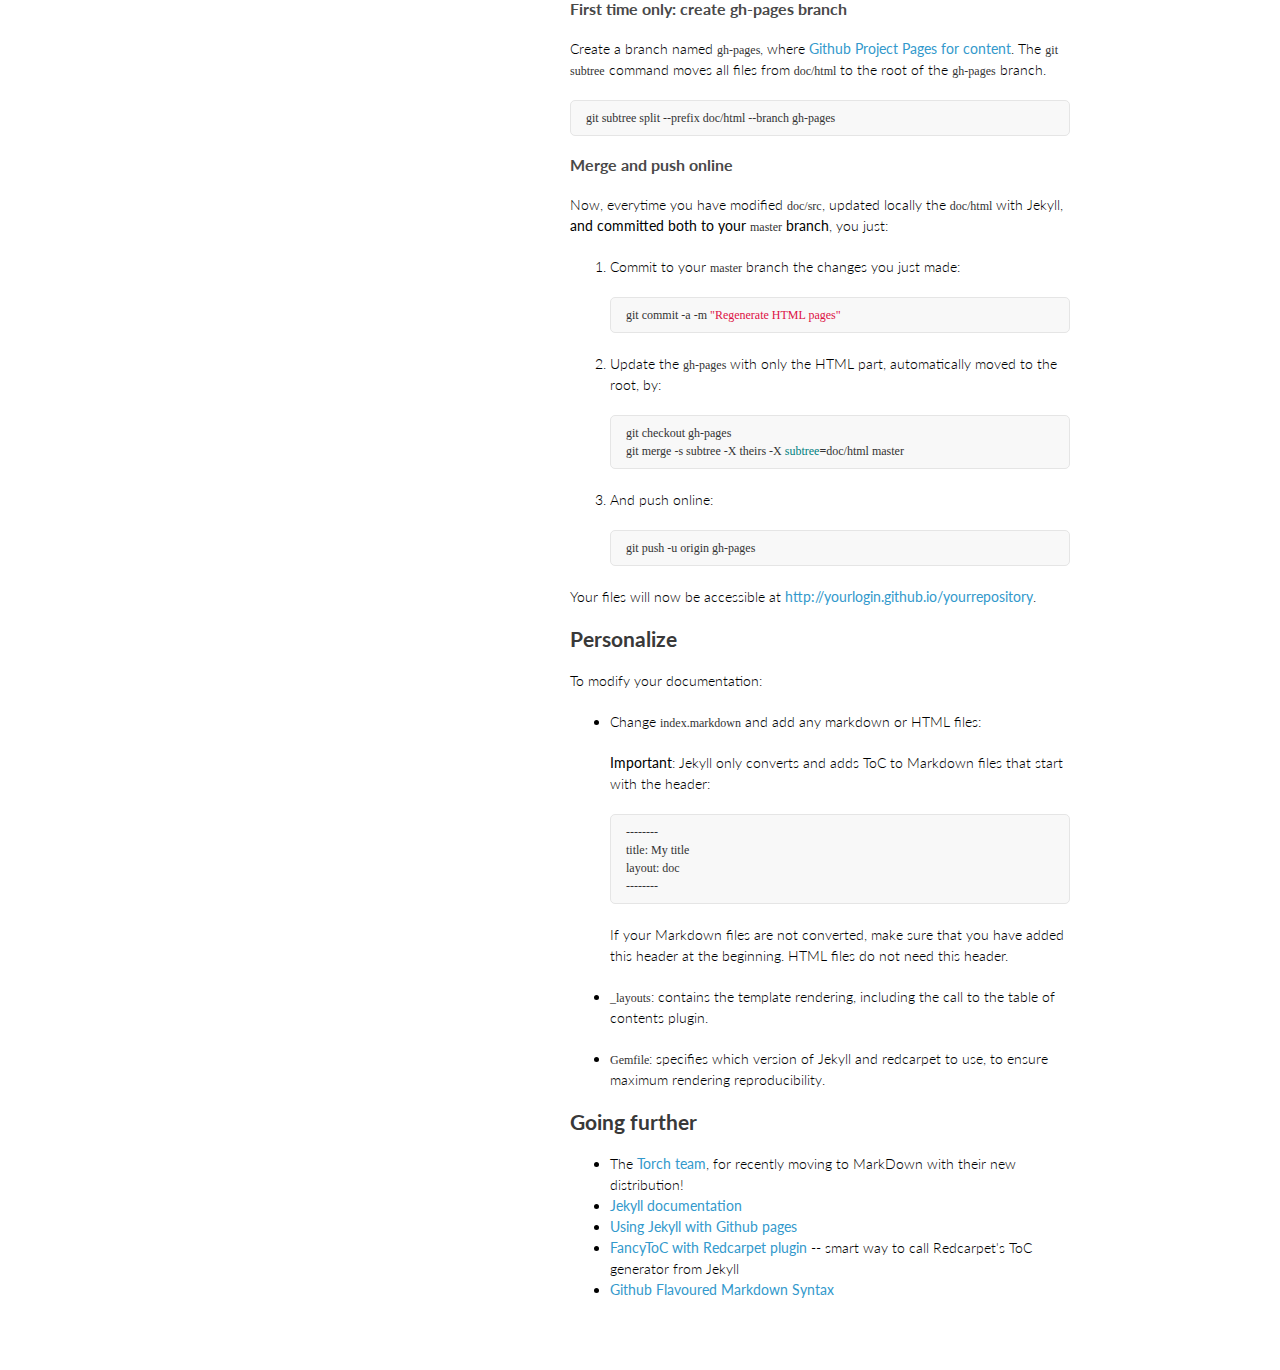
==== commit eb50a054: "Fix bug in toc plugin" ====
--- a/doc/html/index.html
+++ b/doc/html/index.html
@@ -53,7 +53,7 @@
 <a href="#toc_9">Personalize</a>
 </li>
 <li>
-<a href="#toc_12">Thanks</a>
+<a href="#toc_10">Going further</a>
 </li>
 </ul>
 </li>
@@ -72,7 +72,7 @@
 
 <ul>
 <li>this very page!</li>
-<li>the rendering of <a href="tensor.md">torch.Tensor documentation</a> and <a href="https://www.github.com/jucor/torch-template-doc/doc/src/tensor.md">its raw source</a></li>
+<li>the rendering of <a href="tensor.html">torch.Tensor documentation</a> and <a href="https://www.github.com/jucor/torch-template-doc/doc/src/tensor.md">its raw source</a></li>
 <li>the <a href="http://jucor.github.io/torch-cephes">cephes package</a></li>
 <li>the <a href="http://jucor.github.io/torch-randomkit">randomkit package</a></li>
 </ul>
@@ -163,7 +163,7 @@
 <li><p><code>Gemfile</code>: specifies which version of Jekyll and redcarpet to use, to ensure maximum rendering reproducibility.</p></li>
 </ul>
 
-<h2 id="toc_10">Thanks</h2>
+<h2 id="toc_10">Going further</h2>
 
 <ul>
 <li>The <a href="http://torch.ch">Torch team</a>, for recently moving to MarkDown with their new distribution!</li>
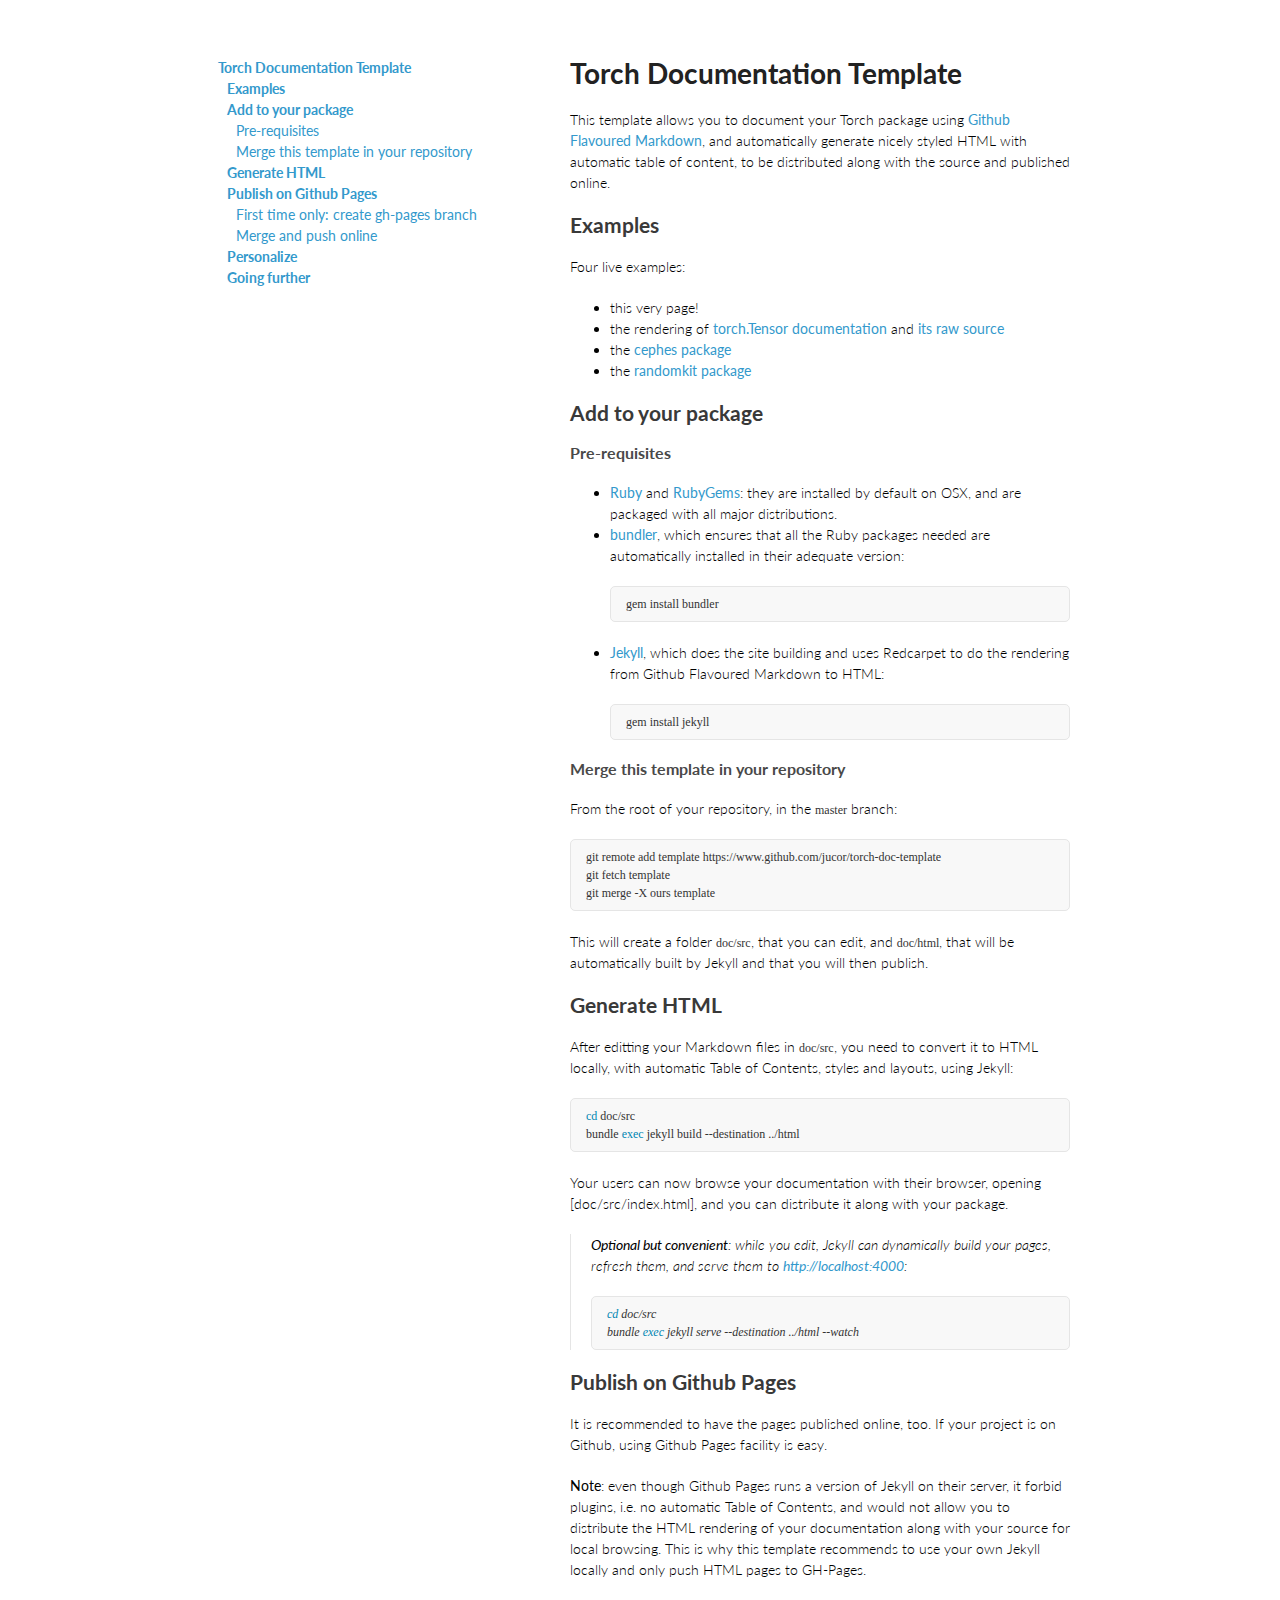
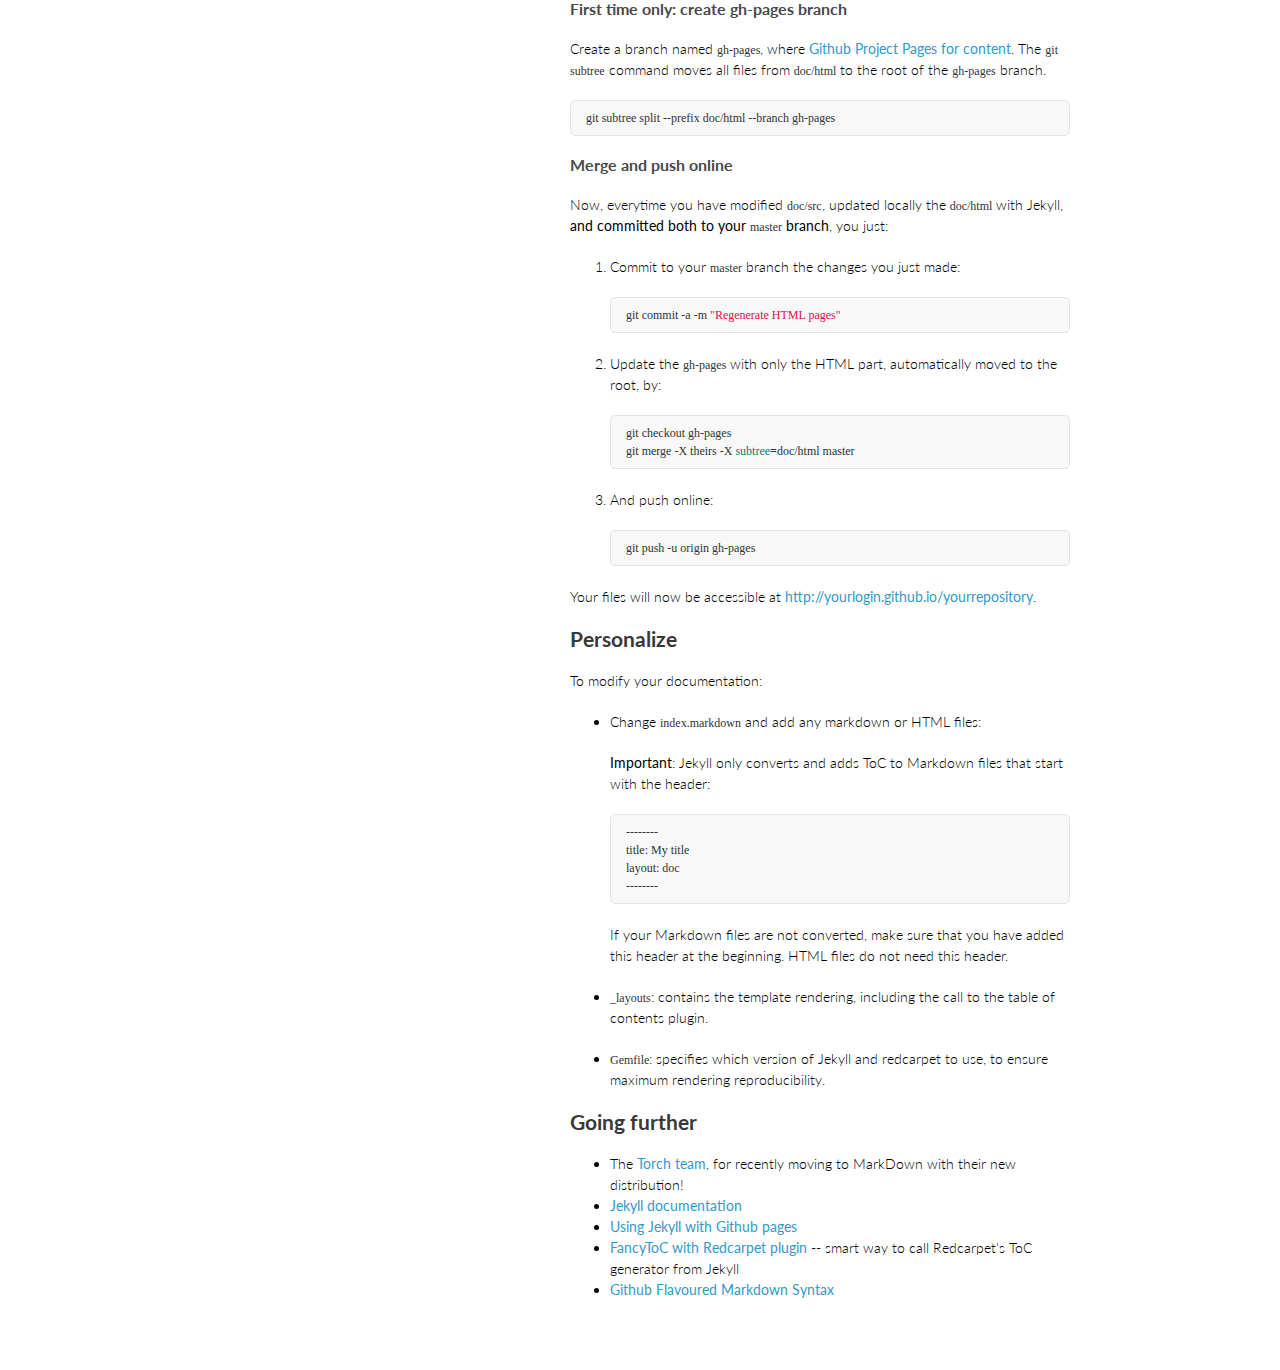
==== commit fc2110b5: "Fix github command about strategy" ====
--- a/doc/html/index.html
+++ b/doc/html/index.html
@@ -72,7 +72,7 @@
 
 <ul>
 <li>this very page!</li>
-<li>the rendering of <a href="tensor.html">torch.Tensor documentation</a> and <a href="https://www.github.com/jucor/torch-template-doc/doc/src/tensor.md">its raw source</a></li>
+<li>the rendering of <a href="tensor.html">torch.Tensor documentation</a> and <a href="https://github.com/jucor/torch-doc-template/blob/master/doc/src/tensor.md">its raw source</a></li>
 <li>the <a href="http://jucor.github.io/torch-cephes">cephes package</a></li>
 <li>the <a href="http://jucor.github.io/torch-randomkit">randomkit package</a></li>
 </ul>
@@ -136,7 +136,7 @@
 </code></pre></div></li>
 <li><p>Update the <code>gh-pages</code> with only the HTML part, automatically moved to the root, by:</p>
 <div class="highlight"><pre><code class="bash language-bash" data-lang="bash">git checkout gh-pages
-git merge -s subtree -X theirs -X <span class="nv">subtree</span><span class="o">=</span>doc/html master
+git merge -X theirs -X <span class="nv">subtree</span><span class="o">=</span>doc/html master
 </code></pre></div></li>
 <li><p>And push online:</p>
 <div class="highlight"><pre><code class="bash language-bash" data-lang="bash">git push -u origin gh-pages
